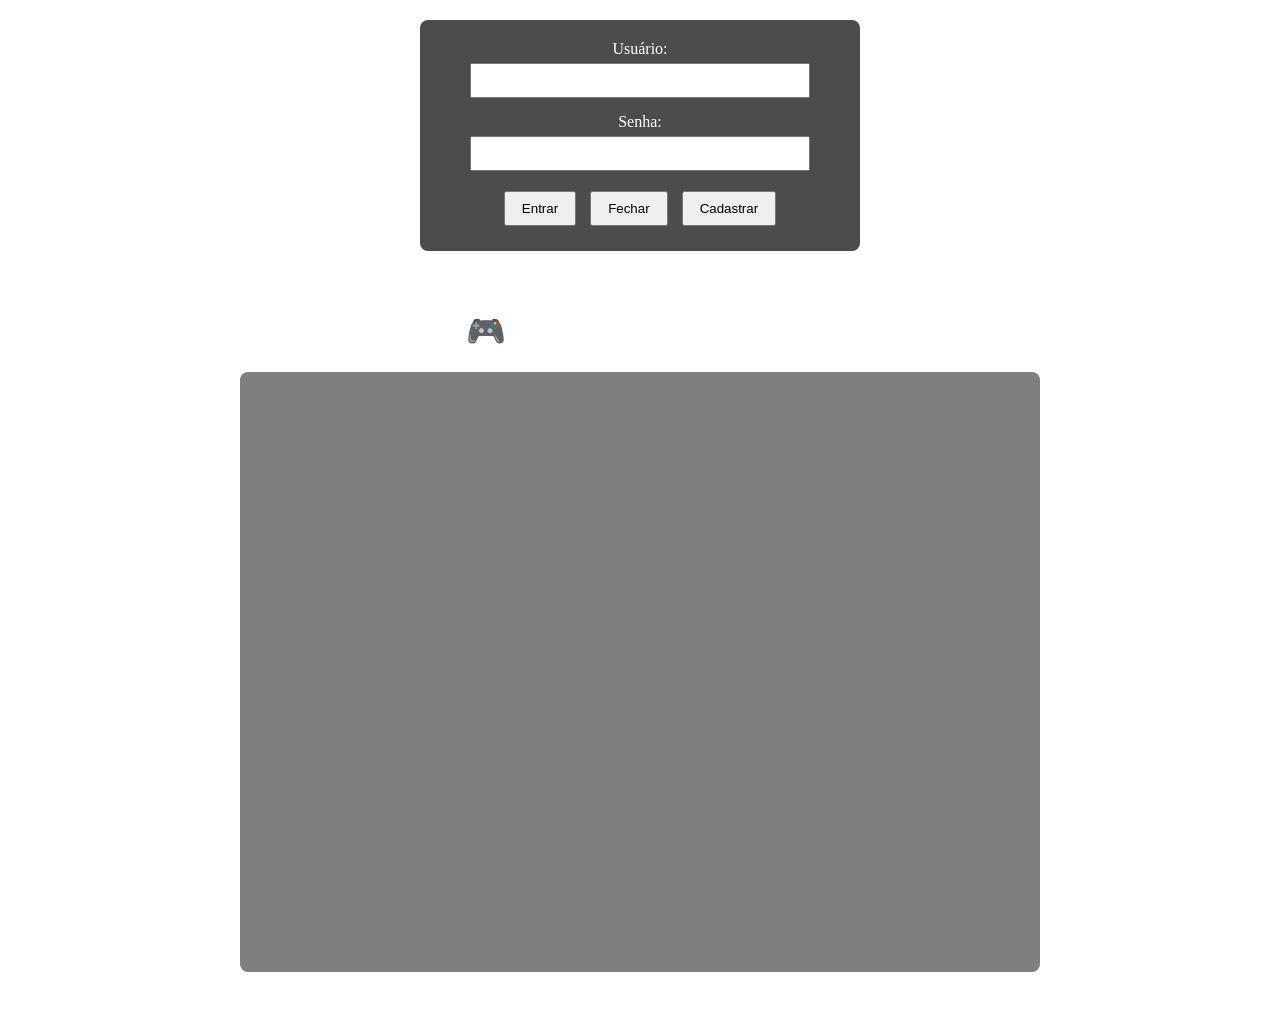
==== index.html @ aa09031c "Add files via upload" ====
<!DOCTYPE html>
<html lang="pt-BR">
<head>
  <meta charset="UTF-8">
  <meta name="viewport" content="width=device-width, initial-scale=1.0">
  <title>BreakOut interestelar</title>
  <style>
    @keyframes colorShift {
      0% { color: #ffffff; text-shadow: 0 0 10px #ff6b35, 0 0 20px #ff6b35; }
      50% { color: #ff6b35; text-shadow: 0 0 10px #ffffff, 0 0 20px #ffffff; }
      100% { color: #ffffff; text-shadow: 0 0 10px #ff6b35, 0 0 20px #ff6b35; }
    }
    @keyframes colorShiftDim {
      0% { color: #cccccc; text-shadow: 0 0 8px #ff6b35, 0 0 16px #ff6b35; }
      50% { color: #ff8c5c; text-shadow: 0 0 8px #cccccc, 0 0 16px #cccccc; }
      100% { color: #cccccc; text-shadow: 0 0 8px #ff6b35, 0 0 16px #ff6b35; }
    }
    .animate-text {
      animation: colorShift 3s ease-in-out infinite;
    }
    .animate-text-dim {
      animation: colorShiftDim 3s ease-in-out infinite;
    }
  </style>
</head>
<body style="margin:0; min-height:100vh; position:relative;">
  <video autoplay muted loop playsinline style="position:fixed; top:0; left:0; width:100vw; height:100vh; object-fit:cover; z-index:-1;">
    <source src="assets/video/Interstellar Space Live Wallpaper  Black Hole & Planet  4K Ultra HD - WallVerse (720p, h264, youtube).mp4" type="video/mp4">
  </video>

  <header id="loginBar" style="position:relative; z-index:1;">
    <form id="loginForm" style="background:rgba(0,0,0,0.7); color:#fff; padding:20px; border-radius:8px; max-width:400px; margin:20px auto; text-align:center;">
      <label for="username" class="animate-text-dim">Usuário:</label><br>
      <input type="text" id="username" required style="margin:5px 0 15px; padding:8px; width:80%;"><br>
      
      <label for="password" class="animate-text-dim">Senha:</label><br>
      <input type="password" id="password" required style="margin:5px 0 15px; padding:8px; width:80%;"><br>
      
      <button type="submit" style="margin:5px; padding:8px 16px;">Entrar</button>
      <button type="button" id="fecharLogin" style="margin:5px; padding:8px 16px;">Fechar</button>
      <button type="button" id="abrirCadastro" style="margin:5px; padding:8px 16px;">Cadastrar</button>
    </form>
  </header>

  <main id="gameArea" style="position:relative; z-index:1; text-align:center; padding-top:20px; color:#fff;">
    <h1 class="animate-text">🎮 BreakOut interestelar</h1>
    <canvas id="gameCanvas" width="800" height="600" style="background:rgba(0,0,0,0.5); border-radius:8px; display:block; margin:20px auto;"></canvas>
    <p class="animate-text-dim">Bem-vindo, <span id="playerName" class="animate-text">Visitante</span>!</p>
  </main>

  <div id="cadastroModal" style="display:none; position:fixed; top:50%; left:50%; transform:translate(-50%,-50%); z-index:10; background:rgba(0,0,0,0.9); color:#fff; padding:30px; border-radius:8px; border:2px solid #fff; text-align:center;">
    <h2 class="animate-text">Criar Conta</h2>
    <form id="cadastroForm">
      <label for="newUser" class="animate-text-dim">Usuário:</label><br>
      <input type="text" id="newUser" required style="margin:5px 0 15px; padding:8px; width:80%;"><br>
      
      <label for="newPass" class="animate-text-dim">Senha:</label><br>
      <input type="password" id="newPass" required style="margin:5px 0 15px; padding:8px; width:80%;"><br>
      
      <button type="submit" style="margin:5px; padding:8px 16px;">Cadastrar</button>
      <button type="button" id="fecharCadastro" style="margin:5px; padding:8px 16px;">Cancelar</button>
    </form>
  </div>

  <script>
    const loginBar = document.getElementById("loginBar");
    const cadastroModal = document.getElementById("cadastroModal");
    const fecharLoginBtn = document.getElementById("fecharLogin");
    const abrirCadastroBtn = document.getElementById("abrirCadastro");
    const fecharCadastroBtn = document.getElementById("fecharCadastro");
    const loginForm = document.getElementById("loginForm");
    const cadastroForm = document.getElementById("cadastroForm");
    const playerName = document.getElementById("playerName");

    window.onload = function() {
      loginBar.style.display = "block";
    }

    fecharLoginBtn.onclick = function() {
      loginBar.style.display = "none";
    }

    abrirCadastroBtn.onclick = function() {
      cadastroModal.style.display = "block";
    }

    fecharCadastroBtn.onclick = function() {
      cadastroModal.style.display = "none";
    }

    loginForm.addEventListener("submit", function(e) {
      e.preventDefault();
      const user = document.getElementById("username").value;
      playerName.textContent = user;
      loginBar.style.display = "none";
      alert("Login realizado com sucesso! Bem-vindo, " + user);
    });

    cadastroForm.addEventListener("submit", function(e) {
      e.preventDefault();
      const newUser = document.getElementById("newUser").value;
      alert("Cadastro realizado! Usuário: " + newUser);
      cadastroModal.style.display = "none";
    });
  </script>
</body>
</html>
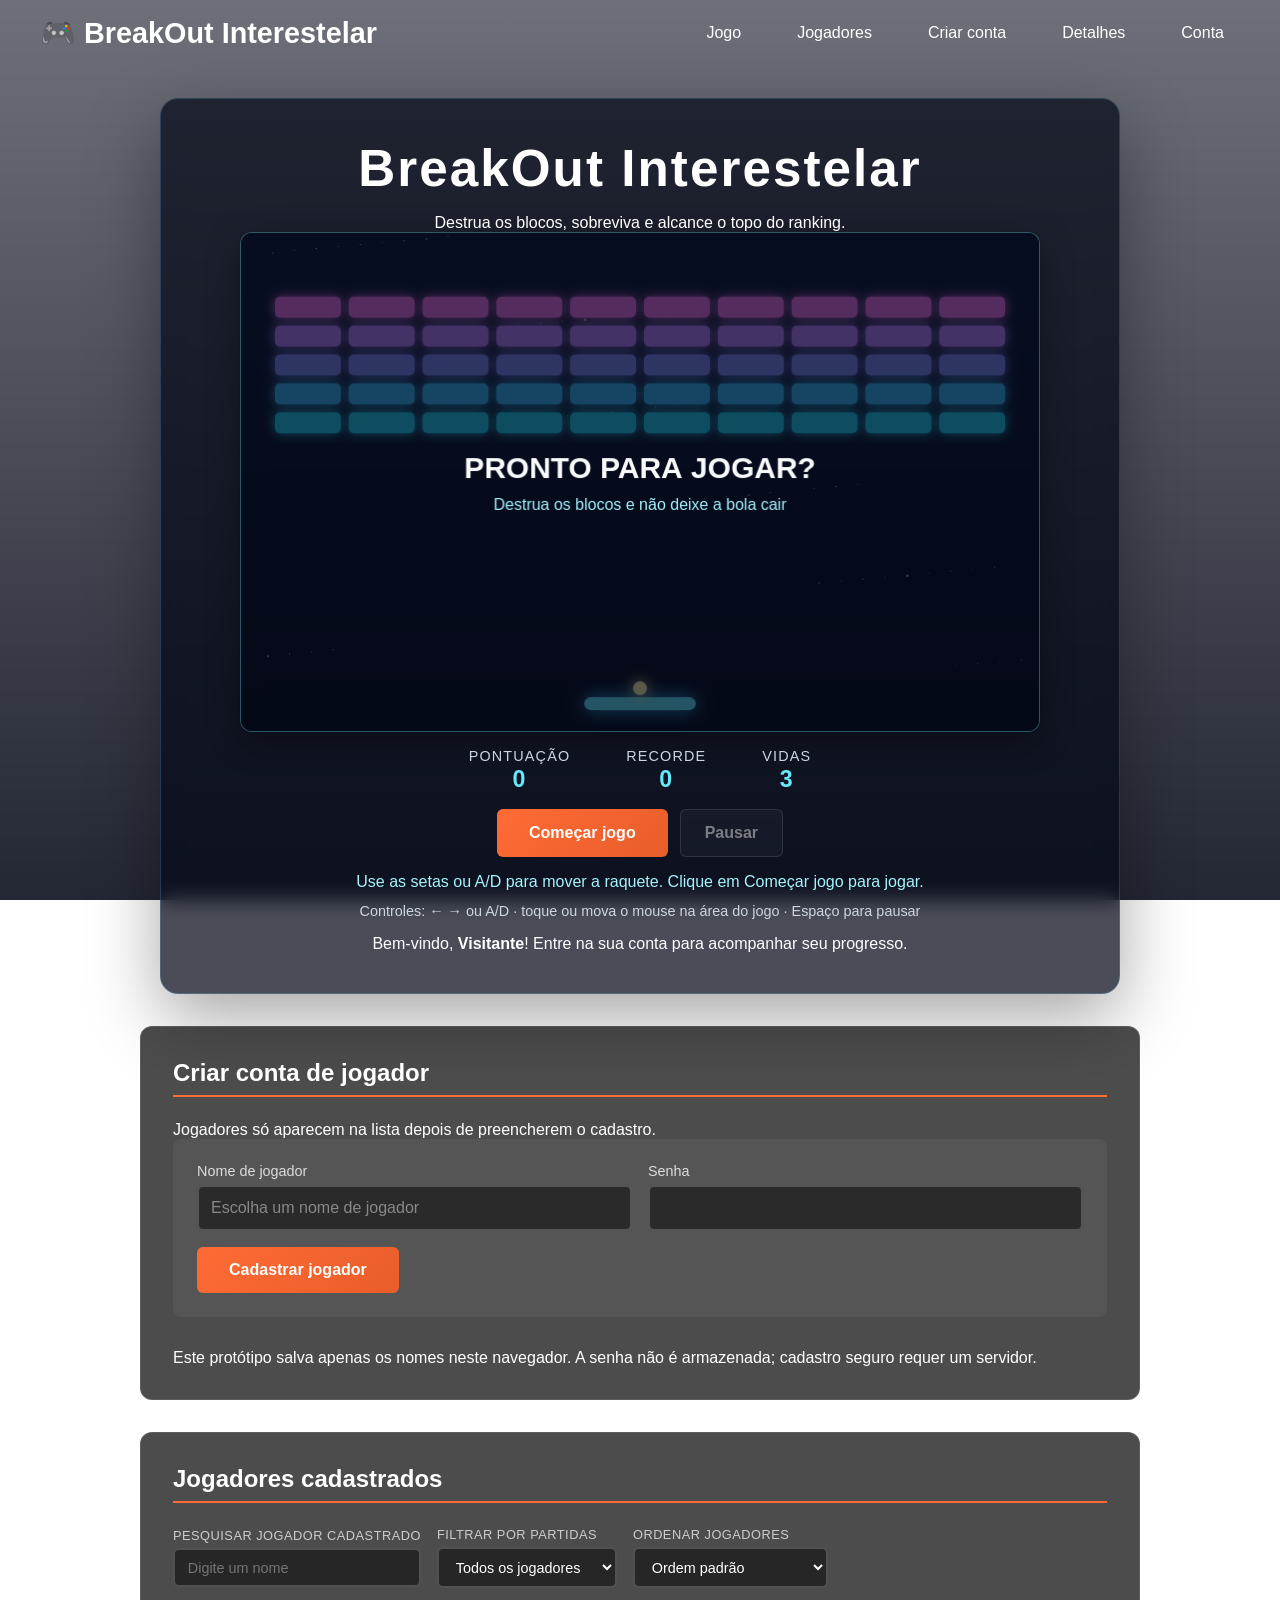
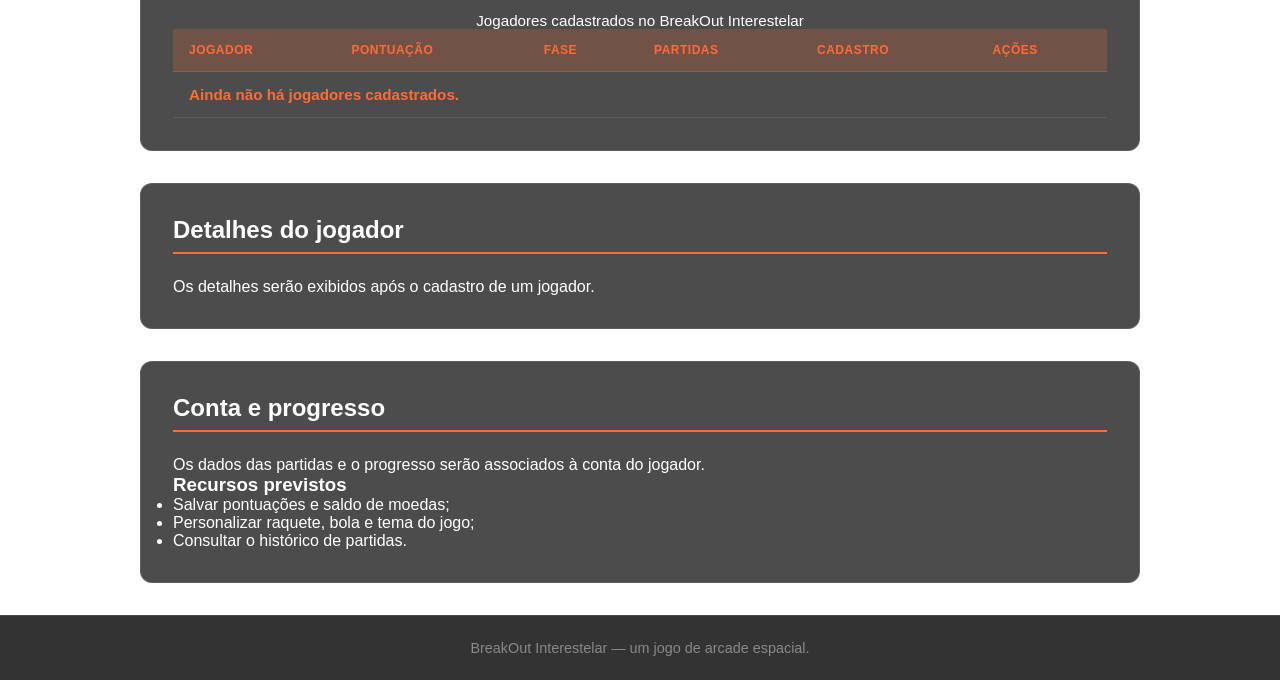
==== commit 83084682: "feat: add space-themed breakout gameplay Co-authored-by: Copilot <223556219+Copilot@users.noreply.gi" ====
--- a/index.html
+++ b/index.html
@@ -1,107 +1,218 @@
 <!DOCTYPE html>
 <html lang="pt-BR">
-<head>
-  <meta charset="UTF-8">
-  <meta name="viewport" content="width=device-width, initial-scale=1.0">
-  <title>BreakOut interestelar</title>
-  <style>
-    @keyframes colorShift {
-      0% { color: #ffffff; text-shadow: 0 0 10px #ff6b35, 0 0 20px #ff6b35; }
-      50% { color: #ff6b35; text-shadow: 0 0 10px #ffffff, 0 0 20px #ffffff; }
-      100% { color: #ffffff; text-shadow: 0 0 10px #ff6b35, 0 0 20px #ff6b35; }
-    }
-    @keyframes colorShiftDim {
-      0% { color: #cccccc; text-shadow: 0 0 8px #ff6b35, 0 0 16px #ff6b35; }
-      50% { color: #ff8c5c; text-shadow: 0 0 8px #cccccc, 0 0 16px #cccccc; }
-      100% { color: #cccccc; text-shadow: 0 0 8px #ff6b35, 0 0 16px #ff6b35; }
-    }
-    .animate-text {
-      animation: colorShift 3s ease-in-out infinite;
-    }
-    .animate-text-dim {
-      animation: colorShiftDim 3s ease-in-out infinite;
-    }
-  </style>
-</head>
-<body style="margin:0; min-height:100vh; position:relative;">
-  <video autoplay muted loop playsinline style="position:fixed; top:0; left:0; width:100vw; height:100vh; object-fit:cover; z-index:-1;">
-    <source src="assets/video/Interstellar Space Live Wallpaper  Black Hole & Planet  4K Ultra HD - WallVerse (720p, h264, youtube).mp4" type="video/mp4">
-  </video>
-
-  <header id="loginBar" style="position:relative; z-index:1;">
-    <form id="loginForm" style="background:rgba(0,0,0,0.7); color:#fff; padding:20px; border-radius:8px; max-width:400px; margin:20px auto; text-align:center;">
-      <label for="username" class="animate-text-dim">Usuário:</label><br>
-      <input type="text" id="username" required style="margin:5px 0 15px; padding:8px; width:80%;"><br>
-      
-      <label for="password" class="animate-text-dim">Senha:</label><br>
-      <input type="password" id="password" required style="margin:5px 0 15px; padding:8px; width:80%;"><br>
-      
-      <button type="submit" style="margin:5px; padding:8px 16px;">Entrar</button>
-      <button type="button" id="fecharLogin" style="margin:5px; padding:8px 16px;">Fechar</button>
-      <button type="button" id="abrirCadastro" style="margin:5px; padding:8px 16px;">Cadastrar</button>
-    </form>
-  </header>
-
-  <main id="gameArea" style="position:relative; z-index:1; text-align:center; padding-top:20px; color:#fff;">
-    <h1 class="animate-text">🎮 BreakOut interestelar</h1>
-    <canvas id="gameCanvas" width="800" height="600" style="background:rgba(0,0,0,0.5); border-radius:8px; display:block; margin:20px auto;"></canvas>
-    <p class="animate-text-dim">Bem-vindo, <span id="playerName" class="animate-text">Visitante</span>!</p>
-  </main>
-
-  <div id="cadastroModal" style="display:none; position:fixed; top:50%; left:50%; transform:translate(-50%,-50%); z-index:10; background:rgba(0,0,0,0.9); color:#fff; padding:30px; border-radius:8px; border:2px solid #fff; text-align:center;">
-    <h2 class="animate-text">Criar Conta</h2>
-    <form id="cadastroForm">
-      <label for="newUser" class="animate-text-dim">Usuário:</label><br>
-      <input type="text" id="newUser" required style="margin:5px 0 15px; padding:8px; width:80%;"><br>
-      
-      <label for="newPass" class="animate-text-dim">Senha:</label><br>
-      <input type="password" id="newPass" required style="margin:5px 0 15px; padding:8px; width:80%;"><br>
-      
-      <button type="submit" style="margin:5px; padding:8px 16px;">Cadastrar</button>
-      <button type="button" id="fecharCadastro" style="margin:5px; padding:8px 16px;">Cancelar</button>
-    </form>
-  </div>
-
-  <script>
-    const loginBar = document.getElementById("loginBar");
-    const cadastroModal = document.getElementById("cadastroModal");
-    const fecharLoginBtn = document.getElementById("fecharLogin");
-    const abrirCadastroBtn = document.getElementById("abrirCadastro");
-    const fecharCadastroBtn = document.getElementById("fecharCadastro");
-    const loginForm = document.getElementById("loginForm");
-    const cadastroForm = document.getElementById("cadastroForm");
-    const playerName = document.getElementById("playerName");
-
-    window.onload = function() {
-      loginBar.style.display = "block";
-    }
-
-    fecharLoginBtn.onclick = function() {
-      loginBar.style.display = "none";
-    }
-
-    abrirCadastroBtn.onclick = function() {
-      cadastroModal.style.display = "block";
-    }
-
-    fecharCadastroBtn.onclick = function() {
-      cadastroModal.style.display = "none";
-    }
-
-    loginForm.addEventListener("submit", function(e) {
-      e.preventDefault();
-      const user = document.getElementById("username").value;
-      playerName.textContent = user;
-      loginBar.style.display = "none";
-      alert("Login realizado com sucesso! Bem-vindo, " + user);
-    });
-
-    cadastroForm.addEventListener("submit", function(e) {
-      e.preventDefault();
-      const newUser = document.getElementById("newUser").value;
-      alert("Cadastro realizado! Usuário: " + newUser);
-      cadastroModal.style.display = "none";
-    });
-  </script>
-</body>
-</html>+  <head>
+    <meta charset="UTF-8" />
+    <meta name="viewport" content="width=device-width, initial-scale=1.0" />
+    <meta
+      name="description"
+      content="BreakOut Interestelar: jogue, acompanhe suas partidas e consulte o ranking."
+    />
+    <title>BreakOut Interestelar</title>
+    <link rel="stylesheet" href="assets/css/style.css" />
+  </head>
+  <body>
+    <video id="bgVideo" autoplay muted loop playsinline aria-hidden="true">
+      <source src="assets/video/background.mp4" type="video/mp4" />
+    </video>
+
+    <div class="page-wrapper">
+      <header class="site-header">
+        <div class="header-content">
+          <a class="site-title" href="#inicio">🎮 BreakOut Interestelar</a>
+
+          <nav class="main-nav" aria-label="Navegação principal">
+            <ul>
+              <li><a href="#jogo">Jogo</a></li>
+              <li><a href="#partidas">Jogadores</a></li>
+              <li><a href="#cadastro">Criar conta</a></li>
+              <li><a href="#detalhes">Detalhes</a></li>
+              <li><a href="#conta">Conta</a></li>
+            </ul>
+          </nav>
+        </div>
+      </header>
+
+      <main class="main-content" id="inicio">
+        <section class="game-section" id="jogo" aria-labelledby="titulo-jogo">
+          <h1 class="game-title animate-text" id="titulo-jogo">BreakOut Interestelar</h1>
+          <p>Destrua os blocos, sobreviva e alcance o topo do ranking.</p>
+
+          <canvas
+            class="game-canvas"
+            id="gameCanvas"
+            width="800"
+            height="500"
+            aria-label="Área do jogo BreakOut Interestelar"
+          >
+            Seu navegador não oferece suporte ao elemento canvas.
+          </canvas>
+
+          <div class="game-hud" aria-label="Status da partida">
+            <p>Pontuação <strong id="game-score">0</strong></p>
+            <p>Recorde <strong id="game-best">0</strong></p>
+            <p>Vidas <strong id="game-lives">3</strong></p>
+          </div>
+          <div class="game-controls">
+            <button class="btn-submit" id="start-game" type="button">Começar jogo</button>
+            <button class="game-secondary-button" id="pause-game" type="button" disabled>
+              Pausar
+            </button>
+          </div>
+          <div class="touch-controls" aria-label="Controles táteis da raquete">
+            <button id="move-left" type="button" aria-label="Mover raquete para a esquerda">←</button>
+            <button id="move-right" type="button" aria-label="Mover raquete para a direita">→</button>
+          </div>
+          <p class="game-message" id="game-status" role="status" aria-live="polite">
+            Use as setas ou A/D para mover a raquete. Clique em Começar jogo para jogar.
+          </p>
+          <p class="game-instructions desktop-instructions">
+            Controles: ← → ou A/D · toque ou mova o mouse na área do jogo · Espaço para pausar
+          </p>
+          <p class="game-instructions mobile-instructions">
+            Use os botões de direção ou arraste o dedo pela área do jogo. Toque em Pausar para interromper.
+          </p>
+
+          <p class="player-welcome animate-text-dim">
+            Bem-vindo, <strong>Visitante</strong>! Entre na sua conta para acompanhar seu progresso.
+          </p>
+        </section>
+
+        <section
+          class="leaderboard-section"
+          id="cadastro"
+          aria-labelledby="titulo-cadastro"
+        >
+          <h2 class="section-title" id="titulo-cadastro">Criar conta de jogador</h2>
+          <p>Jogadores só aparecem na lista depois de preencherem o cadastro.</p>
+
+          <form class="score-form" id="cadastro-jogador">
+            <div class="form-row">
+              <div class="form-group">
+                <label for="novo-jogador">Nome de jogador</label>
+                <input
+                  id="novo-jogador"
+                  name="jogador"
+                  type="text"
+                  autocomplete="nickname"
+                  minlength="3"
+                  maxlength="24"
+                  placeholder="Escolha um nome de jogador"
+                  required
+                />
+              </div>
+
+              <div class="form-group">
+                <label for="senha">Senha</label>
+                <input
+                  id="senha"
+                  name="senha"
+                  type="password"
+                  autocomplete="new-password"
+                  minlength="8"
+                  required
+                />
+              </div>
+            </div>
+
+            <button class="btn-submit" type="submit">Cadastrar jogador</button>
+            <p id="cadastro-mensagem" role="status" aria-live="polite"></p>
+          </form>
+          <p>
+            Este protótipo salva apenas os nomes neste navegador. A senha não é armazenada;
+            cadastro seguro requer um servidor.
+          </p>
+        </section>
+
+        <section
+          class="leaderboard-section"
+          id="partidas"
+          aria-labelledby="titulo-partidas"
+        >
+          <h2 class="section-title" id="titulo-partidas">Jogadores cadastrados</h2>
+
+          <form class="toolbar" action="#" method="get">
+            <div class="toolbar-group">
+              <label for="pesquisa-jogador">Pesquisar jogador cadastrado</label>
+              <input
+                id="pesquisa-jogador"
+                name="pesquisa"
+                type="search"
+                placeholder="Digite um nome"
+              />
+            </div>
+
+            <div class="toolbar-group">
+              <label for="filtro-resultado">Filtrar por partidas</label>
+              <select id="filtro-resultado" name="filtro">
+                <option value="">Todos os jogadores</option>
+                <option value="sem-partidas">Sem partidas</option>
+                <option value="com-partidas">Com partidas</option>
+              </select>
+            </div>
+
+            <div class="toolbar-group">
+              <label for="ordenacao">Ordenar jogadores</label>
+              <select id="ordenacao" name="ordenacao">
+                <option value="">Ordem padrão</option>
+                <option value="jogador-asc">Jogador (A-Z)</option>
+                <option value="data-desc">Cadastro mais recente</option>
+              </select>
+            </div>
+          </form>
+
+          <div class="table-wrapper">
+            <table class="leaderboard-table">
+              <caption>
+                Jogadores cadastrados no BreakOut Interestelar
+              </caption>
+              <thead>
+                <tr>
+                  <th scope="col">Jogador</th>
+                  <th scope="col">Pontuação</th>
+                  <th scope="col">Fase</th>
+                  <th scope="col">Partidas</th>
+                  <th scope="col">Cadastro</th>
+                  <th scope="col">Ações</th>
+                </tr>
+              </thead>
+              <tbody id="lista-jogadores">
+                <tr id="sem-jogadores">
+                  <td colspan="6">Ainda não há jogadores cadastrados.</td>
+                </tr>
+              </tbody>
+            </table>
+          </div>
+        </section>
+
+        <section
+          class="leaderboard-section"
+          id="detalhes"
+          aria-labelledby="titulo-detalhes"
+        >
+          <h2 class="section-title" id="titulo-detalhes">Detalhes do jogador</h2>
+          <article>
+            <p id="detalhes-jogador">Os detalhes serão exibidos após o cadastro de um jogador.</p>
+          </article>
+        </section>
+
+        <aside class="leaderboard-section" id="conta" aria-labelledby="titulo-conta">
+          <h2 class="section-title" id="titulo-conta">Conta e progresso</h2>
+          <p>Os dados das partidas e o progresso serão associados à conta do jogador.</p>
+
+          <h3>Recursos previstos</h3>
+          <ul>
+            <li>Salvar pontuações e saldo de moedas;</li>
+            <li>Personalizar raquete, bola e tema do jogo;</li>
+            <li>Consultar o histórico de partidas.</li>
+          </ul>
+        </aside>
+      </main>
+
+      <footer class="site-footer">
+        <p>BreakOut Interestelar — um jogo de arcade espacial.</p>
+      </footer>
+    </div>
+    <script src="assets/js/players.js" defer></script>
+    <script src="assets/js/game.js" defer></script>
+  </body>
+</html>
--- a/assets/css/style.css
+++ b/assets/css/style.css
@@ -0,0 +1,682 @@
+/* ===== BreakOut Interestelar - Estilos ===== */
+
+/* Animações de texto */
+@keyframes colorShift {
+  0%   { color: #ffffff; text-shadow: 0 0 10px #ff6b35, 0 0 20px #ff6b35; }
+  50%  { color: #ff6b35; text-shadow: 0 0 10px #ffffff, 0 0 20px #ffffff; }
+  100% { color: #ffffff; text-shadow: 0 0 10px #ff6b35, 0 0 20px #ff6b35; }
+}
+
+@keyframes colorShiftDim {
+  0%   { color: #cccccc; text-shadow: 0 0 8px #ff6b35, 0 0 16px #ff6b35; }
+  50%  { color: #ff8c5c; text-shadow: 0 0 8px #cccccc, 0 0 16px #cccccc; }
+  100% { color: #cccccc; text-shadow: 0 0 8px #ff6b35, 0 0 16px #ff6b35; }
+}
+
+.animate-text {
+  animation: colorShift 3s ease-in-out infinite;
+}
+
+.animate-text-dim {
+  animation: colorShiftDim 3s ease-in-out infinite;
+}
+
+/* Reset e base */
+* {
+  margin: 0;
+  padding: 0;
+  box-sizing: border-box;
+}
+
+body {
+  font-family: 'Segoe UI', Tahoma, Geneva, Verdana, sans-serif;
+  min-height: 100vh;
+  position: relative;
+  color: #fff;
+}
+
+/* Vídeo de fundo */
+#bgVideo {
+  position: fixed;
+  top: 0;
+  left: 0;
+  width: 100vw;
+  height: 100vh;
+  object-fit: cover;
+  z-index: -1;
+}
+
+/* Layout principal */
+.page-wrapper {
+  display: flex;
+  flex-direction: column;
+  min-height: 100vh;
+  position: relative;
+  z-index: 1;
+}
+
+/* Header / Identificação do sistema */
+.site-header {
+  position: relative;
+  z-index: 10;
+  padding: 1rem 2rem;
+}
+
+.header-content {
+  max-width: 1200px;
+  margin: 0 auto;
+  display: flex;
+  justify-content: space-between;
+  align-items: center;
+  flex-wrap: wrap;
+  gap: 1rem;
+}
+
+.site-title {
+  font-size: 1.8rem;
+  font-weight: 700;
+}
+
+/* Navegação */
+.main-nav ul {
+  display: flex;
+  list-style: none;
+  gap: 1.5rem;
+  flex-wrap: wrap;
+}
+
+.main-nav a {
+  color: #fff;
+  text-decoration: none;
+  font-weight: 500;
+  padding: 0.5rem 1rem;
+  border-radius: 4px;
+  transition: background 0.3s, color 0.3s;
+}
+
+.main-nav a:hover,
+.main-nav a:focus {
+  background: rgba(255, 107, 53, 0.3);
+  color: #ff6b35;
+}
+
+/* Main content */
+.main-content {
+  flex: 1;
+  display: flex;
+  flex-direction: column;
+  align-items: center;
+  padding: 2rem;
+  position: relative;
+  z-index: 5;
+}
+
+/* Seção do jogo */
+.game-section {
+  text-align: center;
+  width: 100%;
+  max-width: 900px;
+}
+
+.game-title {
+  margin-bottom: 1rem;
+}
+
+.game-canvas {
+  background: rgba(0, 0, 0, 0.5);
+  border-radius: 8px;
+  display: block;
+  margin: 0 auto 1rem;
+  box-shadow: 0 8px 32px rgba(0, 0, 0, 0.4);
+}
+
+.player-welcome {
+  margin-top: 1rem;
+}
+
+/* Seção de Leaderboard */
+.leaderboard-section {
+  width: 100%;
+  max-width: 1000px;
+  margin-top: 2rem;
+  background: rgba(0, 0, 0, 0.7);
+  border-radius: 12px;
+  padding: 2rem;
+  backdrop-filter: blur(4px);
+  border: 1px solid rgba(255, 255, 255, 0.1);
+}
+
+.section-title {
+  font-size: 1.5rem;
+  margin-bottom: 1.5rem;
+  border-bottom: 2px solid #ff6b35;
+  padding-bottom: 0.5rem;
+  display: flex;
+  align-items: center;
+  gap: 0.5rem;
+  flex-wrap: wrap;
+}
+
+/* Formulário de cadastro de score */
+.score-form {
+  background: rgba(255, 255, 255, 0.05);
+  border-radius: 8px;
+  padding: 1.5rem;
+  margin-bottom: 2rem;
+}
+
+.form-row {
+  display: grid;
+  grid-template-columns: repeat(auto-fit, minmax(200px, 1fr));
+  gap: 1rem;
+  margin-bottom: 1rem;
+  align-items: end;
+}
+
+.form-group {
+  display: flex;
+  flex-direction: column;
+  gap: 0.4rem;
+}
+
+.form-group label {
+  font-weight: 500;
+  font-size: 0.9rem;
+  color: #ddd;
+}
+
+.form-group input,
+.form-group select {
+  padding: 0.75rem;
+  border: 2px solid rgba(255, 255, 255, 0.2);
+  border-radius: 6px;
+  background: rgba(0, 0, 0, 0.5);
+  color: #fff;
+  font-size: 1rem;
+  transition: border-color 0.3s, box-shadow 0.3s;
+}
+
+.form-group input:focus,
+.form-group select:focus {
+  outline: none;
+  border-color: #ff6b35;
+  box-shadow: 0 0 0 3px rgba(255, 107, 53, 0.3);
+}
+
+.form-group input::placeholder {
+  color: #888;
+}
+
+.btn-submit {
+  background: linear-gradient(135deg, #ff6b35 0%, #e85d2a 100%);
+  color: #fff;
+  border: none;
+  padding: 0.875rem 2rem;
+  border-radius: 6px;
+  font-size: 1rem;
+  font-weight: 600;
+  cursor: pointer;
+  transition: transform 0.2s, box-shadow 0.2s;
+  white-space: nowrap;
+}
+
+.btn-submit:hover {
+  transform: translateY(-2px);
+  box-shadow: 0 6px 20px rgba(255, 107, 53, 0.5);
+}
+
+.btn-submit:focus {
+  outline: none;
+  box-shadow: 0 0 0 3px rgba(255, 107, 53, 0.5);
+}
+
+/* Área de busca, filtro, ordenação */
+.toolbar {
+  display: flex;
+  flex-wrap: wrap;
+  gap: 1rem;
+  margin-bottom: 1.5rem;
+  align-items: center;
+}
+
+.toolbar-group {
+  display: flex;
+  flex-direction: column;
+  gap: 0.3rem;
+  min-width: 180px;
+}
+
+.toolbar-group label {
+  font-size: 0.8rem;
+  font-weight: 500;
+  color: #ccc;
+  text-transform: uppercase;
+  letter-spacing: 0.5px;
+}
+
+.toolbar input,
+.toolbar select {
+  padding: 0.6rem 0.8rem;
+  border: 2px solid rgba(255, 255, 255, 0.2);
+  border-radius: 6px;
+  background: rgba(0, 0, 0, 0.5);
+  color: #fff;
+  font-size: 0.9rem;
+  transition: border-color 0.3s;
+}
+
+.toolbar input:focus,
+.toolbar select:focus {
+  outline: none;
+  border-color: #ff6b35;
+}
+
+/* Tabela de leaderboard */
+.table-wrapper {
+  overflow-x: auto;
+}
+
+.leaderboard-table {
+  width: 100%;
+  border-collapse: collapse;
+  font-size: 0.95rem;
+}
+
+.leaderboard-table thead {
+  background: rgba(255, 107, 53, 0.2);
+}
+
+.leaderboard-table th,
+.leaderboard-table td {
+  padding: 0.875rem 1rem;
+  text-align: left;
+  border-bottom: 1px solid rgba(255, 255, 255, 0.1);
+}
+
+.leaderboard-table th {
+  font-weight: 600;
+  color: #ff6b35;
+  text-transform: uppercase;
+  font-size: 0.75rem;
+  letter-spacing: 0.5px;
+}
+
+.leaderboard-table tbody tr {
+  transition: background 0.2s;
+}
+
+.leaderboard-table tbody tr:hover {
+  background: rgba(255, 107, 53, 0.1);
+}
+
+.leaderboard-table td:first-child {
+  font-weight: 700;
+  color: #ff6b35;
+}
+
+.leaderboard-table .score-value {
+  font-weight: 600;
+  font-family: 'Courier New', monospace;
+}
+
+.leaderboard-table .level-badge {
+  display: inline-block;
+  background: rgba(255, 107, 53, 0.2);
+  color: #ff6b35;
+  padding: 0.2rem 0.6rem;
+  border-radius: 20px;
+  font-size: 0.75rem;
+  font-weight: 600;
+}
+
+/* Botões de ação na tabela */
+.action-buttons {
+  display: flex;
+  gap: 0.4rem;
+}
+
+.action-btn {
+  background: none;
+  border: none;
+  font-size: 1.1rem;
+  cursor: pointer;
+  padding: 0.4rem 0.6rem;
+  border-radius: 4px;
+  transition: background 0.2s, transform 0.1s;
+  line-height: 1;
+}
+
+.action-btn:hover {
+  transform: scale(1.15);
+}
+
+.action-btn.view:hover { background: rgba(52, 152, 219, 0.2); }
+.action-btn.edit:hover { background: rgba(241, 196, 15, 0.2); }
+.action-btn.delete:hover { background: rgba(231, 76, 60, 0.2); }
+
+.action-btn:focus {
+  outline: none;
+  box-shadow: 0 0 0 2px #ff6b35;
+}
+
+/* Modal de login/cadastro */
+.modal-overlay {
+  display: none;
+  position: fixed;
+  inset: 0;
+  background: rgba(0, 0, 0, 0.8);
+  z-index: 100;
+  justify-content: center;
+  align-items: center;
+  padding: 1rem;
+}
+
+.modal-overlay.active {
+  display: flex;
+}
+
+.modal {
+  background: rgba(20, 20, 30, 0.95);
+  border: 2px solid #ff6b35;
+  border-radius: 12px;
+  padding: 2rem;
+  width: 100%;
+  max-width: 420px;
+  text-align: center;
+  box-shadow: 0 16px 48px rgba(0, 0, 0, 0.5);
+}
+
+.modal-title {
+  margin-bottom: 1.5rem;
+  font-size: 1.4rem;
+}
+
+.modal-form {
+  display: flex;
+  flex-direction: column;
+  gap: 1rem;
+}
+
+.modal-form .form-group {
+  text-align: left;
+}
+
+.modal-form input {
+  width: 100%;
+}
+
+.modal-actions {
+  display: flex;
+  gap: 0.75rem;
+  justify-content: center;
+  margin-top: 0.5rem;
+}
+
+.btn-modal {
+  padding: 0.7rem 1.5rem;
+  border-radius: 6px;
+  font-weight: 600;
+  cursor: pointer;
+  transition: all 0.2s;
+  border: none;
+}
+
+.btn-primary {
+  background: linear-gradient(135deg, #ff6b35 0%, #e85d2a 100%);
+  color: #fff;
+}
+
+.btn-primary:hover {
+  transform: translateY(-1px);
+  box-shadow: 0 4px 16px rgba(255, 107, 53, 0.4);
+}
+
+.btn-secondary {
+  background: rgba(255, 255, 255, 0.1);
+  color: #fff;
+  border: 1px solid rgba(255, 255, 255, 0.3);
+}
+
+.btn-secondary:hover {
+  background: rgba(255, 255, 255, 0.2);
+}
+
+/* Footer */
+.site-footer {
+  background: rgba(0, 0, 0, 0.8);
+  border-top: 1px solid rgba(255, 255, 255, 0.1);
+  padding: 1.5rem 2rem;
+  text-align: center;
+  color: #888;
+  font-size: 0.9rem;
+  position: relative;
+  z-index: 5;
+}
+
+/* Responsivo */
+@media (max-width: 768px) {
+  .header-content {
+    flex-direction: column;
+    text-align: center;
+  }
+
+  .main-nav ul {
+    justify-content: center;
+  }
+
+  .form-row {
+    grid-template-columns: 1fr;
+  }
+
+  .toolbar {
+    flex-direction: column;
+    align-items: stretch;
+  }
+
+  .toolbar-group {
+    min-width: 100%;
+  }
+
+  .leaderboard-table th,
+  .leaderboard-table td {
+    padding: 0.6rem 0.5rem;
+    font-size: 0.85rem;
+  }
+
+  .action-buttons {
+    flex-wrap: wrap;
+  }
+}
+
+body::before {
+  position: fixed;
+  inset: 0;
+  z-index: 0;
+  background: linear-gradient(180deg, rgba(5, 9, 24, 0.58), rgba(5, 9, 24, 0.88));
+  content: "";
+  pointer-events: none;
+}
+
+.site-title {
+  color: #fff;
+  text-decoration: none;
+}
+
+.main-nav a {
+  display: inline-block;
+}
+
+.game-section {
+  max-width: 960px;
+  padding: clamp(1.25rem, 4vw, 2.5rem);
+  border: 1px solid rgba(125, 211, 252, 0.2);
+  border-radius: 18px;
+  background: rgba(5, 9, 24, 0.72);
+  box-shadow: 0 24px 70px rgba(0, 0, 0, 0.35);
+  backdrop-filter: blur(10px);
+}
+
+.game-title {
+  font-size: clamp(2rem, 5vw, 3.2rem);
+  letter-spacing: 0.04em;
+}
+
+.game-canvas {
+  width: min(100%, 800px);
+  height: auto;
+  aspect-ratio: 8 / 5;
+  border: 1px solid rgba(103, 232, 249, 0.35);
+  border-radius: 12px;
+  touch-action: none;
+}
+
+.game-hud {
+  display: flex;
+  justify-content: center;
+  gap: clamp(1rem, 5vw, 3.5rem);
+  flex-wrap: wrap;
+  margin: 1rem auto;
+}
+
+.game-hud p {
+  color: #cbd5e1;
+  font-size: 0.9rem;
+  text-transform: uppercase;
+  letter-spacing: 0.08em;
+}
+
+.game-hud strong {
+  display: block;
+  margin-top: 0.15rem;
+  color: #67e8f9;
+  font-size: 1.45rem;
+  font-variant-numeric: tabular-nums;
+}
+
+.game-controls {
+  display: flex;
+  justify-content: center;
+  gap: 0.75rem;
+  flex-wrap: wrap;
+}
+
+.game-controls .btn-submit {
+  min-width: 170px;
+}
+
+.game-secondary-button {
+  padding: 0.875rem 1.5rem;
+  border: 1px solid rgba(255, 255, 255, 0.25);
+  border-radius: 6px;
+  background: rgba(255, 255, 255, 0.08);
+  color: #fff;
+  font: inherit;
+  font-weight: 600;
+  cursor: pointer;
+}
+
+.game-secondary-button:disabled {
+  cursor: not-allowed;
+  opacity: 0.45;
+}
+
+.game-secondary-button:not(:disabled):hover {
+  border-color: #67e8f9;
+  background: rgba(103, 232, 249, 0.12);
+}
+
+.game-message {
+  min-height: 1.5em;
+  margin-top: 1rem;
+  color: #a5f3fc;
+}
+
+.game-instructions {
+  margin-top: 0.35rem;
+  color: #cbd5e1;
+  font-size: 0.9rem;
+}
+
+.mobile-instructions,
+.touch-controls {
+  display: none;
+}
+
+.touch-controls button {
+  width: 72px;
+  min-height: 56px;
+  border: 1px solid rgba(103, 232, 249, 0.45);
+  border-radius: 12px;
+  background: rgba(103, 232, 249, 0.12);
+  color: #a5f3fc;
+  font-size: 1.75rem;
+  font-weight: 700;
+  touch-action: none;
+  user-select: none;
+  -webkit-user-select: none;
+}
+
+.touch-controls button:active {
+  background: rgba(103, 232, 249, 0.32);
+  transform: scale(0.97);
+}
+
+button:focus-visible,
+a:focus-visible,
+input:focus-visible,
+select:focus-visible {
+  outline: 3px solid #67e8f9;
+  outline-offset: 3px;
+}
+
+@media (max-width: 520px) {
+  .site-header {
+    padding: 1rem;
+  }
+
+  .main-content {
+    padding: 1rem;
+  }
+
+  .game-hud {
+    gap: 1rem;
+  }
+
+  .game-hud p {
+    font-size: 0.75rem;
+  }
+
+  .game-hud strong {
+    font-size: 1.2rem;
+  }
+}
+
+@media (max-width: 768px) {
+  .touch-controls {
+    display: flex;
+    justify-content: center;
+    gap: 1.25rem;
+    margin-top: 0.75rem;
+  }
+
+  .desktop-instructions {
+    display: none;
+  }
+
+  .mobile-instructions {
+    display: block;
+  }
+
+  .game-controls > button {
+    min-height: 48px;
+  }
+
+  .game-section {
+    padding: 1rem;
+  }
+
+  .game-title {
+    line-height: 1.15;
+    overflow-wrap: anywhere;
+  }
+}
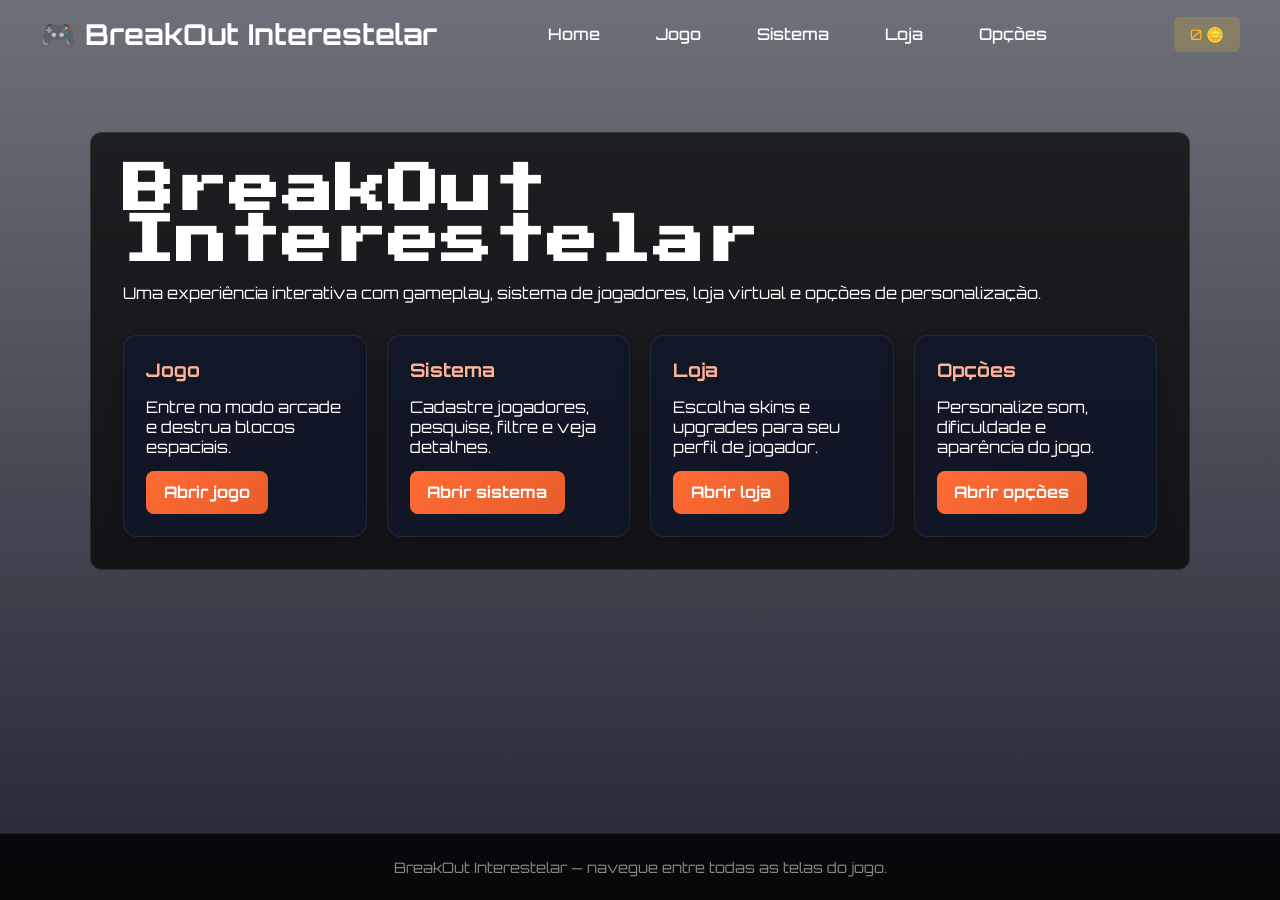
==== commit 547ea33e: "feat: implement Etapa 3 complete - video game fonts, player skins/coins system, game-player integrat" ====
--- a/index.html
+++ b/index.html
@@ -5,7 +5,7 @@
     <meta name="viewport" content="width=device-width, initial-scale=1.0" />
     <meta
       name="description"
-      content="BreakOut Interestelar: jogue, acompanhe suas partidas e consulte o ranking."
+      content="BreakOut Interestelar: menu central com acesso ao jogo, sistema, loja e opções."
     />
     <title>BreakOut Interestelar</title>
     <link rel="stylesheet" href="assets/css/style.css" />
@@ -18,201 +18,73 @@
     <div class="page-wrapper">
       <header class="site-header">
         <div class="header-content">
-          <a class="site-title" href="#inicio">🎮 BreakOut Interestelar</a>
-
+          <a class="site-title" href="index.html">🎮 BreakOut Interestelar</a>
           <nav class="main-nav" aria-label="Navegação principal">
             <ul>
-              <li><a href="#jogo">Jogo</a></li>
-              <li><a href="#partidas">Jogadores</a></li>
-              <li><a href="#cadastro">Criar conta</a></li>
-              <li><a href="#detalhes">Detalhes</a></li>
-              <li><a href="#conta">Conta</a></li>
+              <li><a href="index.html">Home</a></li>
+              <li><a href="jogo.html">Jogo</a></li>
+              <li><a href="sistema.html">Sistema</a></li>
+              <li><a href="loja.html">Loja</a></li>
+              <li><a href="opcoes.html">Opções</a></li>
             </ul>
           </nav>
+          <div id="player-coins" class="current-player-display" style="display: inline-block; margin-left: 1rem; padding: 0.5rem 1rem; background: rgba(251,191,36,0.2); border-radius: 6px; font-size: 0.9rem; color: #fbbf24;">0 🪙</div>
         </div>
       </header>
 
-      <main class="main-content" id="inicio">
-        <section class="game-section" id="jogo" aria-labelledby="titulo-jogo">
-          <h1 class="game-title animate-text" id="titulo-jogo">BreakOut Interestelar</h1>
-          <p>Destrua os blocos, sobreviva e alcance o topo do ranking.</p>
+      <main class="main-content">
+        <section class="hero-panel leaderboard-section">
+          <h1 class="game-title animate-text">BreakOut Interestelar</h1>
+          <p>Uma experiência interativa com gameplay, sistema de jogadores, loja virtual e opções de personalização.</p>
 
-          <canvas
-            class="game-canvas"
-            id="gameCanvas"
-            width="800"
-            height="500"
-            aria-label="Área do jogo BreakOut Interestelar"
-          >
-            Seu navegador não oferece suporte ao elemento canvas.
-          </canvas>
+          <div class="home-cards">
+            <article class="info-card">
+              <h3>Jogo</h3>
+              <p>Entre no modo arcade e destrua blocos espaciais.</p>
+              <a href="jogo.html" class="card-link">Abrir jogo</a>
+            </article>
 
-          <div class="game-hud" aria-label="Status da partida">
-            <p>Pontuação <strong id="game-score">0</strong></p>
-            <p>Recorde <strong id="game-best">0</strong></p>
-            <p>Vidas <strong id="game-lives">3</strong></p>
-          </div>
-          <div class="game-controls">
-            <button class="btn-submit" id="start-game" type="button">Começar jogo</button>
-            <button class="game-secondary-button" id="pause-game" type="button" disabled>
-              Pausar
-            </button>
-          </div>
-          <div class="touch-controls" aria-label="Controles táteis da raquete">
-            <button id="move-left" type="button" aria-label="Mover raquete para a esquerda">←</button>
-            <button id="move-right" type="button" aria-label="Mover raquete para a direita">→</button>
-          </div>
-          <p class="game-message" id="game-status" role="status" aria-live="polite">
-            Use as setas ou A/D para mover a raquete. Clique em Começar jogo para jogar.
-          </p>
-          <p class="game-instructions desktop-instructions">
-            Controles: ← → ou A/D · toque ou mova o mouse na área do jogo · Espaço para pausar
-          </p>
-          <p class="game-instructions mobile-instructions">
-            Use os botões de direção ou arraste o dedo pela área do jogo. Toque em Pausar para interromper.
-          </p>
+            <article class="info-card">
+              <h3>Sistema</h3>
+              <p>Cadastre jogadores, pesquise, filtre e veja detalhes.</p>
+              <a href="sistema.html" class="card-link">Abrir sistema</a>
+            </article>
 
-          <p class="player-welcome animate-text-dim">
-            Bem-vindo, <strong>Visitante</strong>! Entre na sua conta para acompanhar seu progresso.
-          </p>
-        </section>
+            <article class="info-card">
+              <h3>Loja</h3>
+              <p>Escolha skins e upgrades para seu perfil de jogador.</p>
+              <a href="loja.html" class="card-link">Abrir loja</a>
+            </article>
 
-        <section
-          class="leaderboard-section"
-          id="cadastro"
-          aria-labelledby="titulo-cadastro"
-        >
-          <h2 class="section-title" id="titulo-cadastro">Criar conta de jogador</h2>
-          <p>Jogadores só aparecem na lista depois de preencherem o cadastro.</p>
-
-          <form class="score-form" id="cadastro-jogador">
-            <div class="form-row">
-              <div class="form-group">
-                <label for="novo-jogador">Nome de jogador</label>
-                <input
-                  id="novo-jogador"
-                  name="jogador"
-                  type="text"
-                  autocomplete="nickname"
-                  minlength="3"
-                  maxlength="24"
-                  placeholder="Escolha um nome de jogador"
-                  required
-                />
-              </div>
-
-              <div class="form-group">
-                <label for="senha">Senha</label>
-                <input
-                  id="senha"
-                  name="senha"
-                  type="password"
-                  autocomplete="new-password"
-                  minlength="8"
-                  required
-                />
-              </div>
-            </div>
-
-            <button class="btn-submit" type="submit">Cadastrar jogador</button>
-            <p id="cadastro-mensagem" role="status" aria-live="polite"></p>
-          </form>
-          <p>
-            Este protótipo salva apenas os nomes neste navegador. A senha não é armazenada;
-            cadastro seguro requer um servidor.
-          </p>
-        </section>
-
-        <section
-          class="leaderboard-section"
-          id="partidas"
-          aria-labelledby="titulo-partidas"
-        >
-          <h2 class="section-title" id="titulo-partidas">Jogadores cadastrados</h2>
-
-          <form class="toolbar" action="#" method="get">
-            <div class="toolbar-group">
-              <label for="pesquisa-jogador">Pesquisar jogador cadastrado</label>
-              <input
-                id="pesquisa-jogador"
-                name="pesquisa"
-                type="search"
-                placeholder="Digite um nome"
-              />
-            </div>
-
-            <div class="toolbar-group">
-              <label for="filtro-resultado">Filtrar por partidas</label>
-              <select id="filtro-resultado" name="filtro">
-                <option value="">Todos os jogadores</option>
-                <option value="sem-partidas">Sem partidas</option>
-                <option value="com-partidas">Com partidas</option>
-              </select>
-            </div>
-
-            <div class="toolbar-group">
-              <label for="ordenacao">Ordenar jogadores</label>
-              <select id="ordenacao" name="ordenacao">
-                <option value="">Ordem padrão</option>
-                <option value="jogador-asc">Jogador (A-Z)</option>
-                <option value="data-desc">Cadastro mais recente</option>
-              </select>
-            </div>
-          </form>
-
-          <div class="table-wrapper">
-            <table class="leaderboard-table">
-              <caption>
-                Jogadores cadastrados no BreakOut Interestelar
-              </caption>
-              <thead>
-                <tr>
-                  <th scope="col">Jogador</th>
-                  <th scope="col">Pontuação</th>
-                  <th scope="col">Fase</th>
-                  <th scope="col">Partidas</th>
-                  <th scope="col">Cadastro</th>
-                  <th scope="col">Ações</th>
-                </tr>
-              </thead>
-              <tbody id="lista-jogadores">
-                <tr id="sem-jogadores">
-                  <td colspan="6">Ainda não há jogadores cadastrados.</td>
-                </tr>
-              </tbody>
-            </table>
+            <article class="info-card">
+              <h3>Opções</h3>
+              <p>Personalize som, dificuldade e aparência do jogo.</p>
+              <a href="opcoes.html" class="card-link">Abrir opções</a>
+            </article>
           </div>
         </section>
-
-        <section
-          class="leaderboard-section"
-          id="detalhes"
-          aria-labelledby="titulo-detalhes"
-        >
-          <h2 class="section-title" id="titulo-detalhes">Detalhes do jogador</h2>
-          <article>
-            <p id="detalhes-jogador">Os detalhes serão exibidos após o cadastro de um jogador.</p>
-          </article>
-        </section>
-
-        <aside class="leaderboard-section" id="conta" aria-labelledby="titulo-conta">
-          <h2 class="section-title" id="titulo-conta">Conta e progresso</h2>
-          <p>Os dados das partidas e o progresso serão associados à conta do jogador.</p>
-
-          <h3>Recursos previstos</h3>
-          <ul>
-            <li>Salvar pontuações e saldo de moedas;</li>
-            <li>Personalizar raquete, bola e tema do jogo;</li>
-            <li>Consultar o histórico de partidas.</li>
-          </ul>
-        </aside>
       </main>
 
       <footer class="site-footer">
-        <p>BreakOut Interestelar — um jogo de arcade espacial.</p>
+        <p>BreakOut Interestelar — navegue entre todas as telas do jogo.</p>
       </footer>
     </div>
-    <script src="assets/js/players.js" defer></script>
-    <script src="assets/js/game.js" defer></script>
+
+    <script>
+      const PLAYERS_KEY = "breakout-players";
+      const CURRENT_KEY = "breakout-current-player";
+      function updateCoins() {
+        try {
+          const currentId = Number(localStorage.getItem(CURRENT_KEY));
+          if (currentId) {
+            const players = JSON.parse(localStorage.getItem(PLAYERS_KEY) || "[]");
+            const player = players.find(p => p.id === currentId);
+            const el = document.getElementById("player-coins");
+            if (el && player) el.textContent = `${player.coins || 0} 🪙`;
+          }
+        } catch {}
+      }
+      updateCoins();
+    </script>
   </body>
 </html>
--- a/assets/css/style.css
+++ b/assets/css/style.css
@@ -1,4 +1,6 @@
 /* ===== BreakOut Interestelar - Estilos ===== */
+
+@import url('https://fonts.googleapis.com/css2?family=Orbitron:wght@400;700;900&family=Press+Start+2P&display=swap');
 
 /* Animações de texto */
 @keyframes colorShift {
@@ -21,6 +23,15 @@
   animation: colorShiftDim 3s ease-in-out infinite;
 }
 
+/* Font utilities */
+.font-retro {
+  font-family: 'Press Start 2P', monospace;
+}
+
+.font-ui {
+  font-family: 'Orbitron', 'Segoe UI', Tahoma, Geneva, Verdana, sans-serif;
+}
+
 /* Reset e base */
 * {
   margin: 0;
@@ -29,7 +40,7 @@
 }
 
 body {
-  font-family: 'Segoe UI', Tahoma, Geneva, Verdana, sans-serif;
+  font-family: 'Orbitron', 'Segoe UI', Tahoma, Geneva, Verdana, sans-serif;
   min-height: 100vh;
   position: relative;
   color: #fff;
@@ -75,6 +86,7 @@
 .site-title {
   font-size: 1.8rem;
   font-weight: 700;
+  font-family: 'Orbitron', sans-serif;
 }
 
 /* Navegação */
@@ -155,6 +167,7 @@
   align-items: center;
   gap: 0.5rem;
   flex-wrap: wrap;
+  font-family: 'Orbitron', sans-serif;
 }
 
 /* Formulário de cadastro de score */
@@ -309,6 +322,10 @@
   background: rgba(255, 107, 53, 0.1);
 }
 
+.leaderboard-table tbody tr.current-player-row {
+  background: rgba(255, 107, 53, 0.15);
+}
+
 .leaderboard-table td:first-child {
   font-weight: 700;
   color: #ff6b35;
@@ -327,6 +344,103 @@
   border-radius: 20px;
   font-size: 0.75rem;
   font-weight: 600;
+}
+
+.player-detail-card {
+  background: rgba(255, 255, 255, 0.04);
+  border: 1px solid rgba(255, 255, 255, 0.12);
+  border-radius: 12px;
+  padding: 1.25rem;
+  display: grid;
+  gap: 0.5rem;
+}
+
+.customization-panel {
+  border-color: rgba(34, 211, 238, 0.3) !important;
+}
+
+.customization-panel h3 {
+  color: #22d3ee !important;
+  margin-bottom: 0.5rem;
+}
+
+.skin-select {
+  width: 100%;
+  padding: 0.75rem;
+  border: 2px solid rgba(255, 255, 255, 0.2);
+  border-radius: 6px;
+  background: rgba(0, 0, 0, 0.5);
+  color: #fff;
+  font-size: 1rem;
+  font-family: inherit;
+  transition: border-color 0.3s, box-shadow 0.3s;
+}
+
+.skin-select:focus {
+  outline: none;
+  border-color: #22d3ee;
+  box-shadow: 0 0 0 3px rgba(34, 211, 238, 0.3);
+}
+
+.skin-select:disabled {
+  opacity: 0.6;
+  cursor: not-allowed;
+}
+
+.coins-value {
+  font-weight: 600;
+  color: #fbbf24;
+  font-family: 'Press Start 2P', monospace;
+  font-size: 0.85rem;
+}
+
+.coins-display {
+  font-weight: 700;
+  color: #fbbf24;
+}
+
+.player-profile-card {
+  border: 1px solid rgba(255, 107, 53, 0.3);
+}
+
+#logout-btn {
+  background: linear-gradient(135deg, #e74c3c 0%, #c0392b 100%) !important;
+}
+
+.player-detail-card h3 {
+  color: #ff6b35;
+  margin-bottom: 0.5rem;
+}
+
+.space-fact {
+  margin-top: 1.5rem;
+  background: rgba(255, 255, 255, 0.04);
+  border: 1px solid rgba(255, 255, 255, 0.12);
+  border-radius: 12px;
+  padding: 1rem;
+}
+
+.space-fact-label {
+  font-size: 0.7rem;
+  text-transform: uppercase;
+  letter-spacing: 0.08em;
+  color: #ffb399;
+}
+
+.space-fact-card {
+  display: grid;
+  gap: 0.75rem;
+}
+
+.space-fact-card img {
+  width: 100%;
+  border-radius: 10px;
+  height: 220px;
+  object-fit: cover;
+}
+
+.space-fact-card.fallback {
+  opacity: 0.9;
 }
 
 /* Botões de ação na tabela */
@@ -353,6 +467,8 @@
 .action-btn.view:hover { background: rgba(52, 152, 219, 0.2); }
 .action-btn.edit:hover { background: rgba(241, 196, 15, 0.2); }
 .action-btn.delete:hover { background: rgba(231, 76, 60, 0.2); }
+
+.action-btn.select:hover { background: rgba(34, 211, 238, 0.2); }
 
 .action-btn:focus {
   outline: none;
@@ -507,8 +623,9 @@
 }
 
 .game-section {
-  max-width: 960px;
-  padding: clamp(1.25rem, 4vw, 2.5rem);
+  max-width: 1280px;
+  width: min(100%, 1280px);
+  padding: clamp(1.25rem, 3vw, 2.5rem);
   border: 1px solid rgba(125, 211, 252, 0.2);
   border-radius: 18px;
   background: rgba(5, 9, 24, 0.72);
@@ -519,15 +636,18 @@
 .game-title {
   font-size: clamp(2rem, 5vw, 3.2rem);
   letter-spacing: 0.04em;
+  font-family: 'Press Start 2P', monospace;
 }
 
 .game-canvas {
-  width: min(100%, 800px);
+  width: min(100%, 1200px);
   height: auto;
-  aspect-ratio: 8 / 5;
+  aspect-ratio: 16 / 10;
   border: 1px solid rgba(103, 232, 249, 0.35);
   border-radius: 12px;
   touch-action: none;
+  display: block;
+  margin: 0 auto;
 }
 
 .game-hud {
@@ -551,6 +671,7 @@
   color: #67e8f9;
   font-size: 1.45rem;
   font-variant-numeric: tabular-nums;
+  font-family: 'Press Start 2P', monospace;
 }
 
 .game-controls {
@@ -621,6 +742,155 @@
   transform: scale(0.97);
 }
 
+.hero-panel {
+  max-width: 1100px;
+}
+
+.home-cards {
+  display: grid;
+  grid-template-columns: repeat(auto-fit, minmax(220px, 1fr));
+  gap: 1.25rem;
+  margin-top: 2rem;
+}
+
+.info-card {
+  display: flex;
+  flex-direction: column;
+  gap: 0.9rem;
+  padding: 1.4rem;
+  border-radius: 14px;
+  background: rgba(15, 23, 42, 0.8);
+  border: 1px solid rgba(255, 255, 255, 0.08);
+  box-shadow: 0 10px 30px rgba(0, 0, 0, 0.22);
+}
+
+.info-card h3 {
+  color: #ffb399;
+}
+
+.card-link {
+  display: inline-flex;
+  align-items: center;
+  justify-content: center;
+  width: fit-content;
+  margin-top: auto;
+  text-decoration: none;
+  color: #fff;
+  background: linear-gradient(135deg, #ff6b35 0%, #e85d2a 100%);
+  padding: 0.7rem 1.1rem;
+  border-radius: 8px;
+  font-weight: 700;
+}
+
+.store-layout {
+  display: grid;
+  grid-template-columns: 2fr 1fr;
+  gap: 1.5rem;
+  margin-top: 1.5rem;
+}
+
+.store-grid {
+  display: grid;
+  grid-template-columns: repeat(auto-fit, minmax(200px, 1fr));
+  gap: 1rem;
+}
+
+.store-card {
+  display: flex;
+  flex-direction: column;
+  gap: 0.7rem;
+  padding: 1rem;
+  border-radius: 12px;
+  border: 1px solid rgba(255, 255, 255, 0.08);
+  background: rgba(15, 23, 42, 0.72);
+}
+
+.store-card-row {
+  display: flex;
+  align-items: center;
+  justify-content: space-between;
+  gap: 0.75rem;
+  margin-top: auto;
+}
+
+.cart-panel {
+  padding: 1.2rem;
+  border-radius: 12px;
+  background: rgba(15, 23, 42, 0.78);
+  border: 1px solid rgba(255, 255, 255, 0.08);
+}
+
+.cart-panel h3 {
+  margin-bottom: 1rem;
+}
+
+.cart-items {
+  list-style: none;
+  display: grid;
+  gap: 0.75rem;
+  margin-bottom: 1rem;
+}
+
+.cart-items li {
+  display: flex;
+  justify-content: space-between;
+  gap: 1rem;
+  color: #dbeafe;
+}
+
+.cart-total {
+  display: flex;
+  justify-content: space-between;
+  font-size: 1.1rem;
+  margin: 1rem 0;
+  color: #fff;
+}
+
+.options-panel {
+  display: grid;
+  gap: 1rem;
+  margin-top: 1rem;
+}
+
+.option-item {
+  display: flex;
+  align-items: center;
+  justify-content: space-between;
+  gap: 1rem;
+  padding: 0.9rem 1rem;
+  border-radius: 10px;
+  background: rgba(15, 23, 42, 0.7);
+  border: 1px solid rgba(255, 255, 255, 0.08);
+}
+
+.option-item input[type="checkbox"] {
+  width: 20px;
+  height: 20px;
+}
+
+.option-item select {
+  min-width: 150px;
+  padding: 0.5rem 0.7rem;
+  border-radius: 8px;
+  background: rgba(2, 6, 23, 0.8);
+  color: #fff;
+  border: 1px solid rgba(255, 255, 255, 0.15);
+}
+
+.status-box {
+  margin-top: 1.2rem;
+  padding: 0.9rem 1rem;
+  border-radius: 8px;
+  background: rgba(103, 232, 249, 0.08);
+  border: 1px solid rgba(103, 232, 249, 0.25);
+  color: #dbeafe;
+}
+
+.btn-submit.small {
+  padding: 0.65rem 1rem;
+  font-size: 0.9rem;
+}
+
 button:focus-visible,
 a:focus-visible,
 input:focus-visible,
